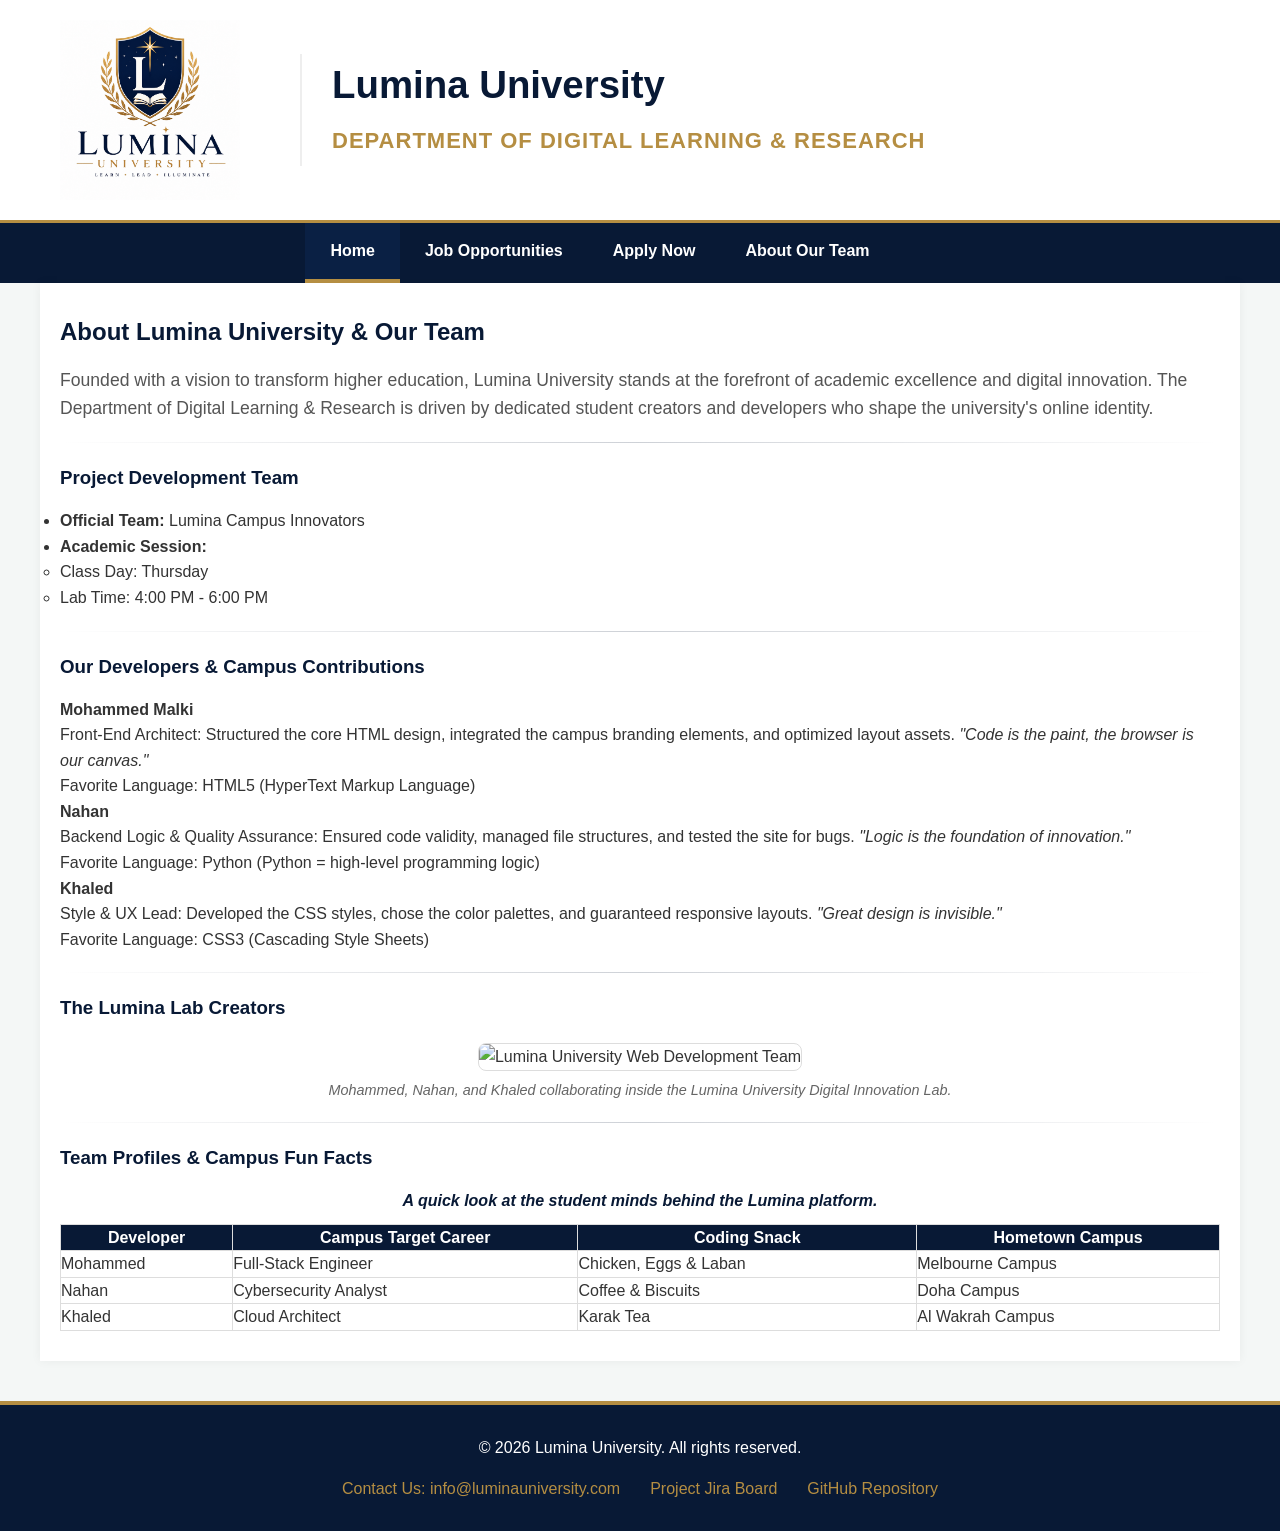
==== about.html @ c2bc5c0f "changes" ====
<!DOCTYPE html>
<html lang="en">
<head>
    <meta charset="UTF-8">
    <title>About Us | Lumina University</title>
    <link rel="stylesheet" href="styles/styles.css">
</head>
<body>

    <!-- Header Section -->
    <header id="main-header">
        <div class="header-container">
            <img src="images/logo.png"alt="Lumina University Logo" class="logo">
            <div class="title-group">
                <h1>Lumina University</h1>
                <h2>Department of Digital Learning & Research</h2>
            </div>
        </div>
    </header>

    <!-- Navigation Menu -->
     <nav aria-label="Main Navigation">
        <ul class="nav-menu">
            <li><a href="index.html" class="active" aria-current="page">Home</a></li>
            <li><a href="jobs.html">Job Opportunities</a></li>
            <li><a href="apply.html">Apply Now</a></li>
            <li><a href="about.html">About Our Team</a></li>
        </ul>
    </nav>

    <!-- Main Content -->
    <main class="content-section">
        <h2>About Lumina University & Our Team</h2>
        
        <p style="margin-bottom: 20px; font-size: 1.1rem; color: #555;">
            Founded with a vision to transform higher education, Lumina University stands at the forefront of academic excellence and digital innovation. The Department of Digital Learning & Research is driven by dedicated student creators and developers who shape the university's online identity.
        </p>

        <hr class="section-divider">

        <!-- Group Name and Class Info (Nested List Requirement) -->
        <section>
            <h3>Project Development Team</h3>
            <ul>
                <li><strong>Official Team:</strong> Lumina Campus Innovators</li>
                <li><strong>Academic Session:</strong>
                    <ul>
                        <li>Class Day: Thursday</li>
                        <li>Lab Time: 4:00 PM - 6:00 PM</li>
                    </ul>
                </li>
            </ul>
        </section>

        <hr class="section-divider">

        <!-- Member Contributions (Definition List Requirement) -->
        <section>
            <h3>Our Developers & Campus Contributions</h3>
            <dl>
                <dt><strong>Mohammed Malki</strong></dt>
                <dd>Front-End Architect: Structured the core HTML design, integrated the campus branding elements, and optimized layout assets. <em>"Code is the paint, the browser is our canvas."</em></dd>
                <dd>Favorite Language: HTML5 (HyperText Markup Language)</dd>
                
                <dt><strong>Nahan</strong></dt>
                <dd>Backend Logic & Quality Assurance: Ensured code validity, managed file structures, and tested the site for bugs. <em>"Logic is the foundation of innovation."</em></dd>
                <dd>Favorite Language: Python (Python = high-level programming logic)</dd>

                <dt><strong>Khaled</strong></dt>
                <dd>Style & UX Lead: Developed the CSS styles, chose the color palettes, and guaranteed responsive layouts. <em>"Great design is invisible."</em></dd>
                <dd>Favorite Language: CSS3 (Cascading Style Sheets)</dd>
            </dl>
        </section>

        <hr class="section-divider">

        <!-- Group Photo (Figure + Caption Requirement) -->
        <section>
            <h3>The Lumina Lab Creators</h3>
            <figure style="text-align: center; margin: 20px 0;">
                <!-- Remember to update the src below to your actual image file name! -->
                <img src="your-photo-file.jpg" alt="Lumina University Web Development Team" class="responsive-img" style="max-width: 100%; height: auto; border-radius: 8px;">
                <figcaption style="font-style: italic; color: #666; margin-top: 8px;">Mohammed, Nahan, and Khaled collaborating inside the Lumina University Digital Innovation Lab.</figcaption>
            </figure>
        </section>

        <hr class="section-divider">

        <!-- Fun Facts Table (Table + Caption Requirement) -->
        <section>
            <h3>Team Profiles & Campus Fun Facts</h3>
            <table border="1" cellpadding="10" style="width:100%; border-collapse: collapse; margin-top: 15px; border: 1px solid #ddd;">
                <caption style="font-style: italic; margin-bottom: 10px; color: #081935; font-weight: bold;">A quick look at the student minds behind the Lumina platform.</caption>
                <thead>
                    <tr style="background-color: #081935; color: white;">
                        <th>Developer</th>
                        <th>Campus Target Career</th>
                        <th>Coding Snack</th>
                        <th>Hometown Campus</th>
                    </tr>
                </thead>
                <tbody>
                    <tr>
                        <td>Mohammed</td>
                        <td>Full-Stack Engineer</td>
                        <td>Chicken, Eggs & Laban</td>
                        <td>Melbourne Campus</td>
                    </tr>
                    <tr>
                        <td>Nahan</td>
                        <td>Cybersecurity Analyst</td>
                        <td>Coffee & Biscuits</td>
                        <td>Doha Campus</td>
                    </tr>
                    <tr>
                        <td>Khaled</td>
                        <td>Cloud Architect</td>
                        <td>Karak Tea</td>
                        <td>Al Wakrah Campus</td>
                    </tr>
                </tbody>
            </table>
        </section>
    </main>

    <!-- Footer -->
   <footer>
        <div class="footer-content">
            <p>&copy; 2026 Lumina University. All rights reserved.</p>
            <ul class="footer-links">
                <li><a href="mailto:info@luminauniversity.com">Contact Us: info@luminauniversity.com</a></li>
                <li><a href="https://jira.com" target="_blank" rel="noopener noreferrer">Project Jira Board</a></li>
                <li><a href="https://github.com/106385897/Project-Part-1.git" target="_blank" rel="noopener noreferrer">GitHub Repository</a></li>
            </ul>
        </div>
    </footer>

</body>
</html>
---- styles/styles.css ----
/**Maliki/
/* ==========================================================================
   Base Styles & Reset 
   ========================================================================== */
* {
    box-sizing: border-box;
    margin: 0;
    padding: 0;
}

body {
    font-family: 'Segoe UI', Tahoma, Geneva, Verdana, sans-serif;
    line-height: 1.6;
    color: #333333;
    background-color: #f4f7f6;
}

h1, h2, h3, h4 {
    margin-bottom: 15px;
    color: #081935; /* Updated to Logo Navy */
}

/* ==========================================================================
   Header Styles 
   ========================================================================== */
#main-header {
    background-color: #ffffff; /* Changed to white to seamlessly blend with the logo */
    color: #081935;
    padding: 15px 0;
    border-bottom: 4px solid #b58e42; /* Logo Gold border for separation */
}

.header-container {
    display: flex;
    align-items: center;
    max-width: 1200px;
    margin: 0 auto;
    padding: 0 20px;
}

/* Updated logo class: removed border radius so the whole crest shows */
.logo {
    max-width: 220px; 
    height: auto;
    margin-right: 30px;
}

.title-group {
    border-left: 2px solid #eeeeee;
    padding-left: 30px;
}

.title-group h1 {
    color: #081935; /* Logo Navy */
    margin-bottom: 5px;
    font-size: 2.4rem;
}

.title-group h2 {
    color: #b58e42; /* Logo Gold */
    font-size: 1.2rem;
    font-weight: bold;
    margin-bottom: 0;
    text-transform: uppercase;
    letter-spacing: 1px;
}

/* ==========================================================================
   Navigation Menu 
   ========================================================================== */
nav {
    background-color: #081935; /* Logo Navy */
}

.nav-menu {
    list-style-type: none;
    display: flex;
    justify-content: center;
    max-width: 1200px;
    margin: 0 auto;
}

.nav-menu li a {
    display: block;
    color: #ffffff;
    text-decoration: none;
    padding: 15px 25px;
    font-weight: bold;
    transition: background-color 0.3s ease, color 0.3s ease;
}

.nav-menu li a:hover,
.nav-menu li a:focus {
    background-color: #b58e42; /* Logo Gold */
    color: #ffffff;
    outline: none; 
}

.nav-menu li a:focus-visible {
    outline: 3px solid #ffffff;
    outline-offset: -3px;
}

.nav-menu li a.active {
    background-color: #0a2044; /* Slightly lighter navy for active state */
    border-bottom: 4px solid #b58e42; /* Logo Gold */
}

/* ==========================================================================
   Main Content Layout
   ========================================================================== */
main {
    max-width: 1200px;
    margin: 0 auto;
    padding: 20px;
    background-color: #ffffff;
    box-shadow: 0 0 10px rgba(0,0,0,0.05);
}

.content-section {
    padding: 30px 20px;
}

.section-divider {
    border: 0;
    height: 1px;
    background-image: linear-gradient(to right, rgba(8, 25, 53, 0), rgba(8, 25, 53, 0.2), rgba(8, 25, 53, 0));
    margin: 20px 0;
}

/* Hero Section */
#hero-section {
    background-image: linear-gradient(135deg, rgba(8, 25, 53, 0.9) 0%, rgba(181, 142, 66, 0.8) 100%), 
                      url('https://placehold.co/1200x400/eeeeee/ccc?text=Digital+Network+Background');
    background-size: cover;
    background-position: center;
    color: #ffffff;
    padding: 80px 20px;
    text-align: center;
    border-radius: 8px;
    margin-bottom: 30px;
}

#hero-section h3 {
    color: #ffffff;
    font-size: 2.2rem;
    text-shadow: 2px 2px 4px rgba(0,0,0,0.5);
}

#hero-section p {
    font-size: 1.2rem;
    max-width: 800px;
    margin: 0 auto;
}

.main-image-container {
    margin-top: 30px;
    text-align: center;
}

.responsive-img {
    max-width: 100%;
    height: auto;
    border-radius: 8px;
    border: 1px solid #ddd;
}

figcaption {
    margin-top: 10px;
    font-size: 0.9rem;
    font-style: italic;
    color: #666;
}

/* ==========================================================================
   Grid Layouts & Components
   ========================================================================== */
.focus-grid {
    display: grid;
    grid-template-columns: repeat(auto-fit, minmax(300px, 1fr));
    gap: 20px;
    margin-top: 20px;
}

.focus-card {
    background-color: #f9f9f9;
    padding: 20px;
    border-radius: 8px;
    border-left: 5px solid #b58e42; /* Logo Gold */
    transition: transform 0.3s ease;
}

.focus-card:hover {
    transform: translateY(-5px);
    box-shadow: 0 4px 8px rgba(0,0,0,0.1);
}

/* Split Section */
.split-section {
    display: flex;
    flex-wrap: wrap;
    gap: 40px;
}

.benefits {
    flex: 1;
    min-width: 300px;
}

.benefits-list {
    list-style-type: square;
    padding-left: 20px;
    color: #081935;
}

.benefits-list li {
    margin-bottom: 10px;
}

.testimonial {
    flex: 1;
    min-width: 300px;
    background-color: #fcf9f2; /* Very light gold tint */
    padding: 25px;
    border-radius: 8px;
    position: relative;
    border: 1px solid #e8dec7;
}

blockquote {
    font-style: italic;
    font-size: 1.1rem;
    color: #333;
}

cite {
    display: block;
    margin-top: 15px;
    font-weight: bold;
    color: #081935; /* Logo Navy */
    font-style: normal;
}

/* ==========================================================================
   Footer Styles
   ========================================================================== */
footer {
    background-color: #081935; /* Logo Navy */
    color: #ffffff;
    padding: 30px 20px;
    text-align: center;
    margin-top: 40px;
    border-top: 4px solid #b58e42; /* Logo Gold */
}

.footer-links {
    list-style: none;
    margin-top: 15px;
    display: flex;
    justify-content: center;
    gap: 30px;
}

.footer-links a {
    color: #b58e42; /* Logo Gold */
    text-decoration: none;
}

.footer-links a:hover {
    text-decoration: underline;
    color: #ffffff;
}

/* ==========================================================================
   Responsive Layout
   ========================================================================== */
@media screen and (max-width: 768px) {
    .header-container {
        flex-direction: column;
        text-align: center;
    }
    .logo {
        margin-right: 0;
        margin-bottom: 15px;
        max-width: 180px;
    }
    .title-group {
        border-left: none;
        padding-left: 0;
    }
    .nav-menu {
        flex-direction: column;
    }
    .nav-menu li a {
        text-align: center;
        border-bottom: 1px solid #1a3461;
    }
    .footer-links {
        flex-direction: column;
        gap: 15px;
    }
}
/*Khaled

/* ==========================================================================
   Base Styles & Reset 
   ========================================================================== */
* {
    box-sizing: border-box;
    margin: 0;
    padding: 0;
}

body {
    font-family: 'Segoe UI', Tahoma, Geneva, Verdana, sans-serif;
    line-height: 1.6;
    color: #333333;
    background-color: #f4f7f6;
}

h1, h2, h3, h4 {
    margin-bottom: 15px;
    color: #081935; /* Updated to Logo Navy */
}

/* ==========================================================================
   Header Styles 
   ========================================================================== */
#main-header {
    background-color: #ffffff; /* Changed to white to seamlessly blend with the logo */
    color: #081935;
    padding: 15px 0;
    border-bottom: 4px solid #b58e42; /* Logo Gold border for separation */
}

.header-container {
    display: flex;
    align-items: center;
    max-width: 1200px;
    margin: 0 auto;
    padding: 0 20px;
}

/* Updated logo class: removed border radius so the whole crest shows */
.logo {
    max-width: 220px; 
    height: auto;
    margin-right: 30px;
}

.title-group {
    border-left: 2px solid #eeeeee;
    padding-left: 30px;
}

.title-group h1 {
    color: #081935; /* Logo Navy */
    margin-bottom: 5px;
    font-size: 2.4rem;
}

.title-group h2 {
    color: #b58e42; /* Logo Gold */
    font-size: 1.2rem;
    font-weight: bold;
    margin-bottom: 0;
    text-transform: uppercase;
    letter-spacing: 1px;
}

/* ==========================================================================
   Navigation Menu 
   ========================================================================== */
nav {
    background-color: #081935; /* Logo Navy */
}

.nav-menu {
    list-style-type: none;
    display: flex;
    justify-content: center;
    max-width: 1200px;
    margin: 0 auto;
}

.nav-menu li a {
    display: block;
    color: #ffffff;
    text-decoration: none;
    padding: 15px 25px;
    font-weight: bold;
    transition: background-color 0.3s ease, color 0.3s ease;
}

.nav-menu li a:hover,
.nav-menu li a:focus {
    background-color: #b58e42; /* Logo Gold */
    color: #ffffff;
    outline: none; 
}

.nav-menu li a:focus-visible {
    outline: 3px solid #ffffff;
    outline-offset: -3px;
}

.nav-menu li a.active {
    background-color: #0a2044; /* Slightly lighter navy for active state */
    border-bottom: 4px solid #b58e42; /* Logo Gold */
}

/* ==========================================================================
   Main Content Layout
   ========================================================================== */
main {
    max-width: 1200px;
    margin: 0 auto;
    padding: 20px;
    background-color: #ffffff;
    box-shadow: 0 0 10px rgba(0,0,0,0.05);
}

.content-section {
    padding: 30px 20px;
}

.section-divider {
    border: 0;
    height: 1px;
    background-image: linear-gradient(to right, rgba(8, 25, 53, 0), rgba(8, 25, 53, 0.2), rgba(8, 25, 53, 0));
    margin: 20px 0;
}

/* Hero Section */
#hero-section {
    background-image: linear-gradient(135deg, rgba(8, 25, 53, 0.9) 0%, rgba(181, 142, 66, 0.8) 100%), 
                      url('https://placehold.co/1200x400/eeeeee/ccc?text=Digital+Network+Background');
    background-size: cover;
    background-position: center;
    color: #ffffff;
    padding: 80px 20px;
    text-align: center;
    border-radius: 8px;
    margin-bottom: 30px;
}

#hero-section h3 {
    color: #ffffff;
    font-size: 2.2rem;
    text-shadow: 2px 2px 4px rgba(0,0,0,0.5);
}

#hero-section p {
    font-size: 1.2rem;
    max-width: 800px;
    margin: 0 auto;
}

.main-image-container {
    margin-top: 30px;
    text-align: center;
}

.responsive-img {
    max-width: 100%;
    height: auto;
    border-radius: 8px;
    border: 1px solid #ddd;
}

figcaption {
    margin-top: 10px;
    font-size: 0.9rem;
    font-style: italic;
    color: #666;
}

/* ==========================================================================
   Grid Layouts & Components
   ========================================================================== */
.focus-grid {
    display: grid;
    grid-template-columns: repeat(auto-fit, minmax(300px, 1fr));
    gap: 20px;
    margin-top: 20px;
}

.focus-card {
    background-color: #f9f9f9;
    padding: 20px;
    border-radius: 8px;
    border-left: 5px solid #b58e42; /* Logo Gold */
    transition: transform 0.3s ease;
}

.focus-card:hover {
    transform: translateY(-5px);
    box-shadow: 0 4px 8px rgba(0,0,0,0.1);
}

/* Split Section */
.split-section {
    display: flex;
    flex-wrap: wrap;
    gap: 40px;
}

.benefits {
    flex: 1;
    min-width: 300px;
}

.benefits-list {
    list-style-type: square;
    padding-left: 20px;
    color: #081935;
}

.benefits-list li {
    margin-bottom: 10px;
}

.testimonial {
    flex: 1;
    min-width: 300px;
    background-color: #fcf9f2; /* Very light gold tint */
    padding: 25px;
    border-radius: 8px;
    position: relative;
    border: 1px solid #e8dec7;
}

blockquote {
    font-style: italic;
    font-size: 1.1rem;
    color: #333;
}

cite {
    display: block;
    margin-top: 15px;
    font-weight: bold;
    color: #081935; /* Logo Navy */
    font-style: normal;
}

/* ==========================================================================
   Footer Styles
   ========================================================================== */
footer {
    background-color: #081935; /* Logo Navy */
    color: #ffffff;
    padding: 30px 20px;
    text-align: center;
    margin-top: 40px;
    border-top: 4px solid #b58e42; /* Logo Gold */
}

.footer-links {
    list-style: none;
    margin-top: 15px;
    display: flex;
    justify-content: center;
    gap: 30px;
}

.footer-links a {
    color: #b58e42; /* Logo Gold */
    text-decoration: none;
}

.footer-links a:hover {
    text-decoration: underline;
    color: #ffffff;
}

/* ==========================================================================
   Responsive Layout
   ========================================================================== */
@media screen and (max-width: 768px) {
    .header-container {
        flex-direction: column;
        text-align: center;
    }
    .logo {
        margin-right: 0;
        margin-bottom: 15px;
        max-width: 180px;
    }
    .title-group {
        border-left: none;
        padding-left: 0;
    }
    .nav-menu {
        flex-direction: column;
    }
    .nav-menu li a {
        text-align: center;
        border-bottom: 1px solid #1a3461;
    }
    .footer-links {
        flex-direction: column;
        gap: 15px;
    }
}

/* ==========================
   Apply Page
========================== */
/*nahan*/
.logo {
    width: 180px;
    height: auto;
}

#main-header {
    background: white;
    padding: 20px 40px;
    border-bottom: 3px solid #b58e42;
}

.header-container {
    display: flex;
    align-items: center;
}

.title-group {
    margin-left: 30px;
}

.title-group h1 {
    color: #081935;
    margin-bottom: 8px;
}

.title-group h2 {
    color: #b58e42;
    font-size: 22px;
    margin-bottom: 8px;
}

.title-group p {
    color: #666;
    font-style: italic;
}
nav {
    background: #081935;
}

.nav-menu {
    display: flex;
    justify-content: center;
    list-style: none;
    margin: 0;
    padding: 0;
}

.nav-menu li {
    margin: 0;
}

.nav-menu a {
    display: block;
    color: white;
    text-decoration: none;
    padding: 15px 25px;
}

.nav-menu a:hover,
.nav-menu a.active {
    background: #b58e42;
}

.application-form{
    width:80%;
    max-width:900px;
    margin:40px auto;
    padding:30px;
    background:#fff;
    border:1px solid #ccc;
    border-radius:8px;
}

.application-form h2{
    text-align:center;
    color:#081935;
    margin-bottom:30px;
}

.form-grid{
    display:grid;
    grid-template-columns:1fr 1fr;
    gap:20px;
}

.full-width{
    grid-column:1 / 3;
}

.application-form label{
    display:block;
    margin-bottom:8px;
    font-weight:bold;
    color:#081935;
}

.application-form input,
.application-form select,
.application-form textarea{
    width:100%;
    padding:10px;
    border:1px solid #ccc;
    border-radius:5px;
    box-sizing:border-box;
}

.application-form input:focus,
.application-form select:focus,
.application-form textarea:focus{
    outline:none;
    border:2px solid #b58e42;
}

.application-form textarea{
    height:120px;
    resize:vertical;
}

.application-form fieldset{
    border:1px solid #b58e42;
    padding:15px;
    border-radius:5px;
}

.application-form legend{
    color:#081935;
    font-weight:bold;
}

.application-form fieldset label{
    display:inline-block;
    margin-right:20px;
    font-weight:normal;
}

.form-buttons{
    display:flex;
    justify-content:center;
    gap:20px;
    margin-top:30px;
}

.form-buttons input{
    padding:12px 30px;
    border:none;
    border-radius:5px;
    cursor:pointer;
    font-size:16px;
}

.form-buttons input[type="submit"]{
    background:#081935;
    color:white;
}

.form-buttons input[type="submit"]:hover{
    background:#b58e42;
}

.form-buttons input[type="reset"]{
    background:#cccccc;
}

.form-buttons input[type="reset"]:hover{
    background:#aaaaaa;
}

@media screen and (max-width:768px){

.form-grid{
    grid-template-columns:1fr;
}

.full-width{
    grid-column:1;
}

.form-buttons{
    flex-direction:column;
}

.form-buttons input{
    width:100%;
}
}



/* ===========================
   JOBS PAGE
=========================== */

.job-card{

margin-bottom:35px;

padding:25px;

background:white;

border:1px solid #cccccc;

border-left:6px solid #b58e42;

border-radius:8px;

}

.job-card h2{

color:#081935;

margin-bottom:10px;

}

.job-card h3{

color:#b58e42;

margin-top:20px;

}

.job-card p{

margin-bottom:12px;

line-height:1.6;

}

.job-card ul,
.job-card ol{

margin-left:25px;

margin-bottom:15px;

}

aside{

width:25%;

float:right;

padding:20px;

margin-left:20px;

margin-bottom:20px;

border:2px solid #b58e42;

border-radius:8px;

background:#f8f8f8;

}

aside h3{

color:#081935;

margin-bottom:15px;

}

aside ul{

margin-left:20px;

}

@media screen and (max-width:768px){

aside{

float:none;

width:100%;

margin:20px 0;

}

}
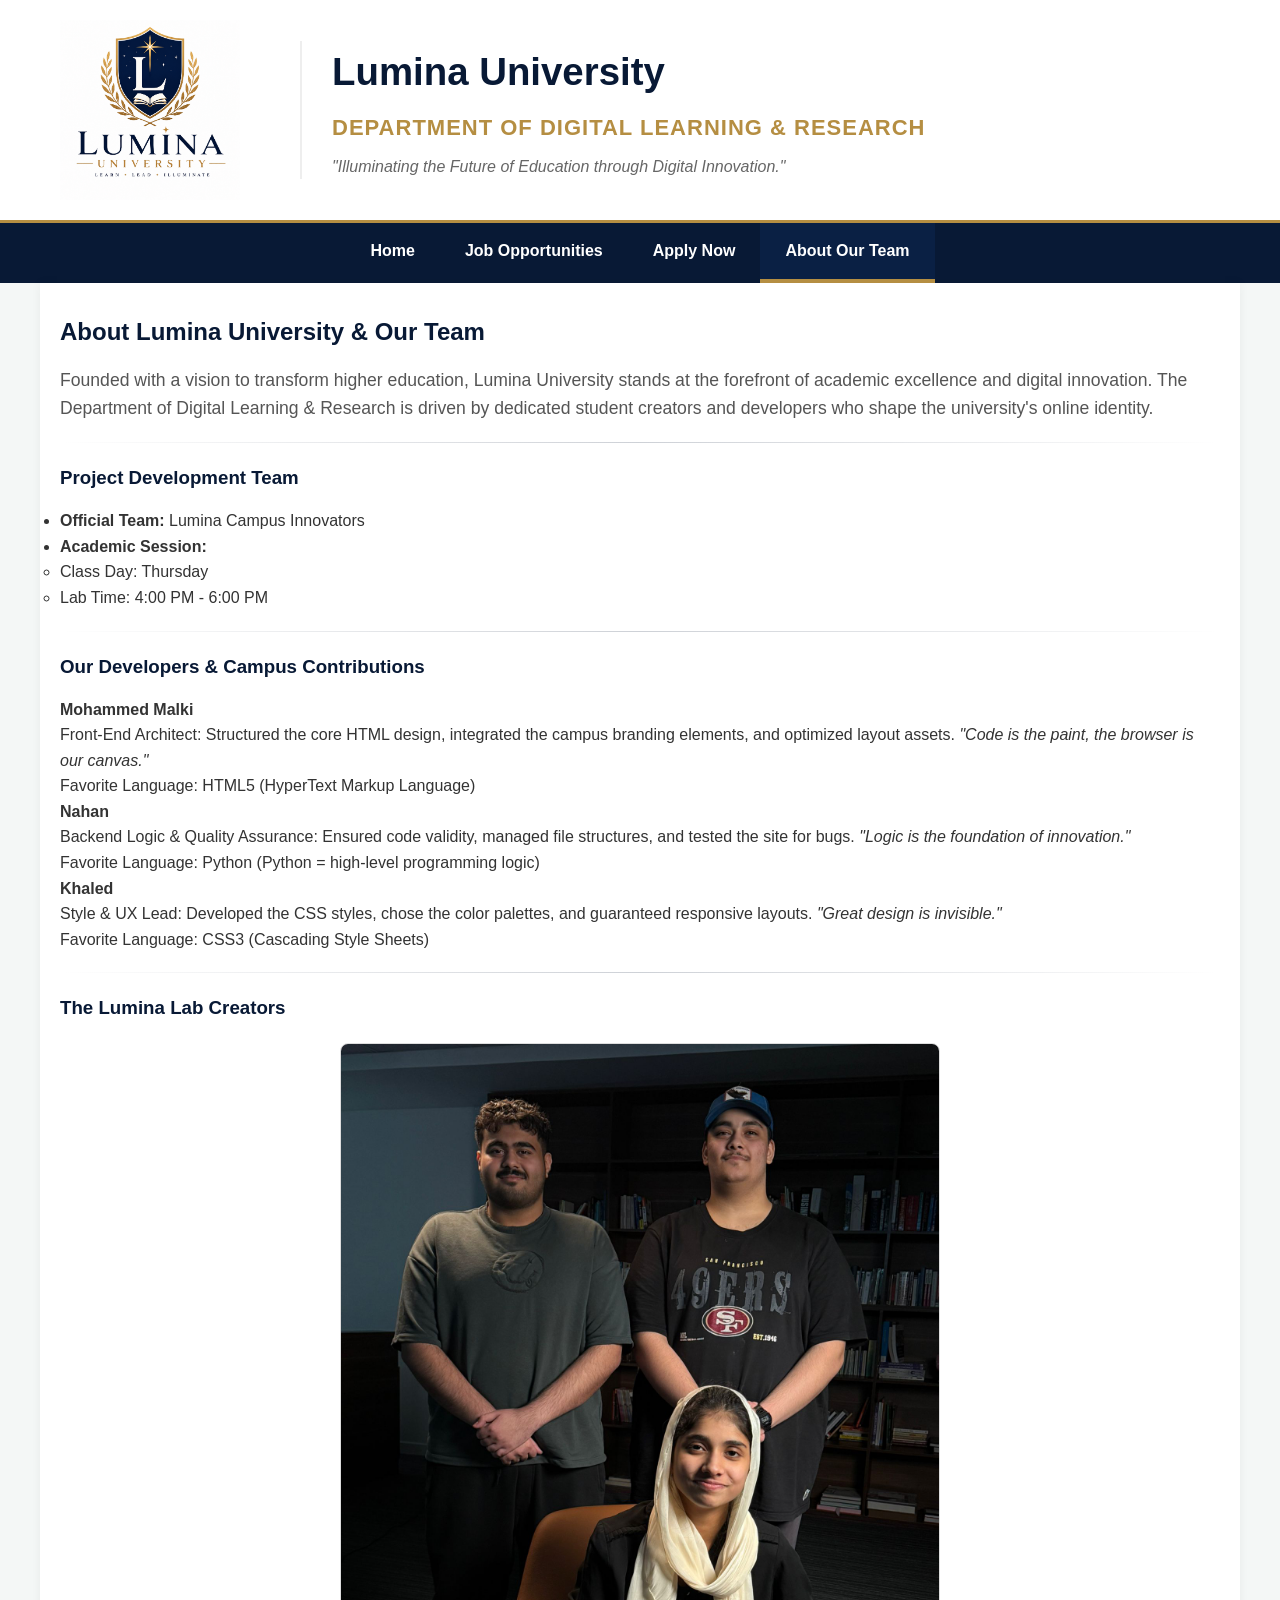
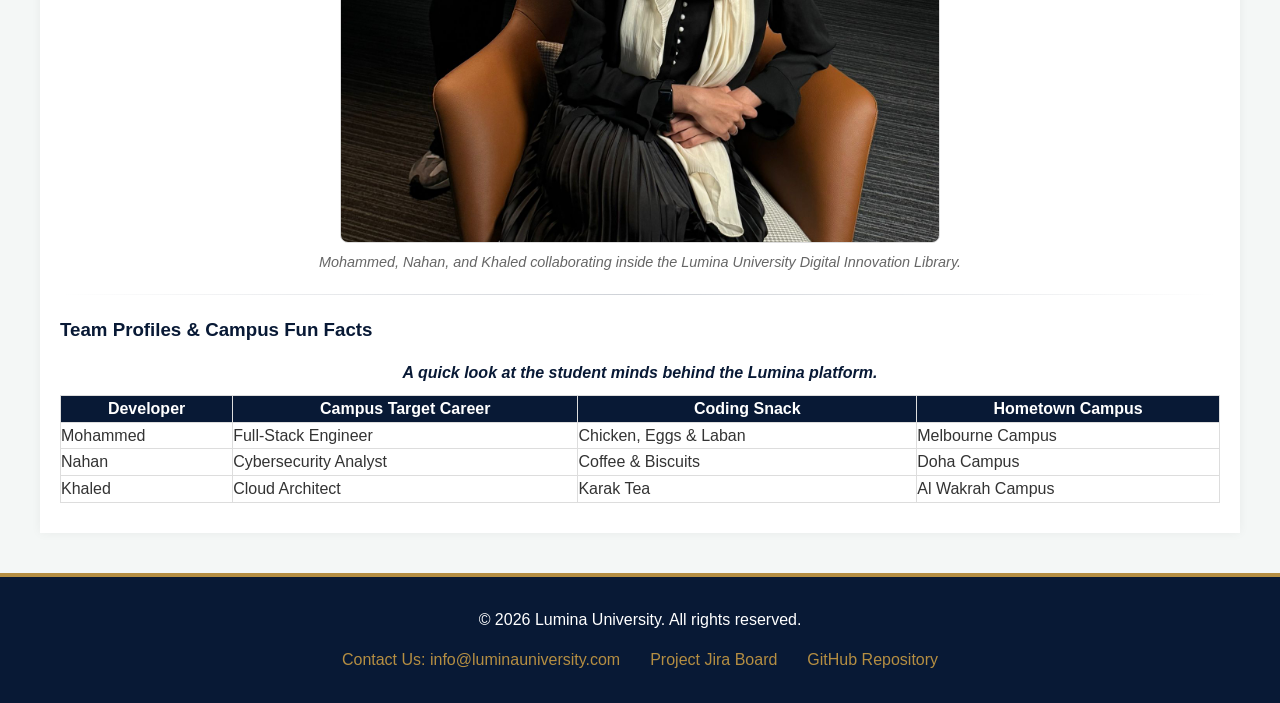
==== commit 2bc55dcb: "ADDED files" ====
--- a/about.html
+++ b/about.html
@@ -7,28 +7,27 @@
 </head>
 <body>
 
-    <!-- Header Section -->
+
     <header id="main-header">
         <div class="header-container">
             <img src="images/logo.png"alt="Lumina University Logo" class="logo">
             <div class="title-group">
                 <h1>Lumina University</h1>
                 <h2>Department of Digital Learning & Research</h2>
+                <p><em>"Illuminating the Future of Education through Digital Innovation."</em></p>
             </div>
         </div>
     </header>
 
-    <!-- Navigation Menu -->
      <nav aria-label="Main Navigation">
         <ul class="nav-menu">
-            <li><a href="index.html" class="active" aria-current="page">Home</a></li>
+            <li><a href="index.html">Home</a></li>
             <li><a href="jobs.html">Job Opportunities</a></li>
             <li><a href="apply.html">Apply Now</a></li>
-            <li><a href="about.html">About Our Team</a></li>
+            <li><a href="about.html" class="active">About Our Team</a></li>
         </ul>
     </nav>
 
-    <!-- Main Content -->
     <main class="content-section">
         <h2>About Lumina University & Our Team</h2>
         
@@ -38,7 +37,6 @@
 
         <hr class="section-divider">
 
-        <!-- Group Name and Class Info (Nested List Requirement) -->
         <section>
             <h3>Project Development Team</h3>
             <ul>
@@ -54,7 +52,7 @@
 
         <hr class="section-divider">
 
-        <!-- Member Contributions (Definition List Requirement) -->
+        
         <section>
             <h3>Our Developers & Campus Contributions</h3>
             <dl>
@@ -74,19 +72,16 @@
 
         <hr class="section-divider">
 
-        <!-- Group Photo (Figure + Caption Requirement) -->
         <section>
             <h3>The Lumina Lab Creators</h3>
             <figure style="text-align: center; margin: 20px 0;">
-                <!-- Remember to update the src below to your actual image file name! -->
-                <img src="your-photo-file.jpg" alt="Lumina University Web Development Team" class="responsive-img" style="max-width: 100%; height: auto; border-radius: 8px;">
-                <figcaption style="font-style: italic; color: #666; margin-top: 8px;">Mohammed, Nahan, and Khaled collaborating inside the Lumina University Digital Innovation Lab.</figcaption>
+                <img src="images/team.jpeg" alt="Lumina University Web Development Team" class="responsive-img" style="width: 100%; max-width: 600px; height: auto; border-radius: 8px; display: block; margin: 0 auto;">
+                <figcaption style="font-style: italic; color: #666; margin-top: 8px;">Mohammed, Nahan, and Khaled collaborating inside the Lumina University Digital Innovation Library.</figcaption>
             </figure>
         </section>
 
         <hr class="section-divider">
 
-        <!-- Fun Facts Table (Table + Caption Requirement) -->
         <section>
             <h3>Team Profiles & Campus Fun Facts</h3>
             <table border="1" cellpadding="10" style="width:100%; border-collapse: collapse; margin-top: 15px; border: 1px solid #ddd;">
@@ -123,7 +118,6 @@
         </section>
     </main>
 
-    <!-- Footer -->
    <footer>
         <div class="footer-content">
             <p>&copy; 2026 Lumina University. All rights reserved.</p>
--- a/styles/styles.css
+++ b/styles/styles.css
@@ -1,4 +1,292 @@
 /**Maliki/
+
+   Base Styles & Reset 
+   ========================================================================== */
+* {
+    box-sizing: border-box;
+    margin: 0;
+    padding: 0;
+}
+
+body {
+    font-family: 'Segoe UI', Tahoma, Geneva, Verdana, sans-serif;
+    line-height: 1.6;
+    color: #333333;
+    background-color: #f4f7f6;
+}
+
+h1, h2, h3, h4 {
+    margin-bottom: 15px;
+    color: #081935; 
+}
+
+#main-header {
+    background-color: #ffffff; 
+    color: #081935;
+    padding: 15px 0;
+    border-bottom: 4px solid #b58e42; 
+}
+
+.header-container {
+    display: flex;
+    align-items: center;
+    max-width: 1200px;
+    margin: 0 auto;
+    padding: 0 20px;
+}
+
+.logo {
+    max-width: 220px; 
+    height: auto;
+    margin-right: 30px;
+}
+
+.title-group {
+    border-left: 2px solid #eeeeee;
+    padding-left: 30px;
+}
+
+.title-group h1 {
+    color: #081935; 
+    margin-bottom: 5px;
+    font-size: 2.4rem;
+}
+
+.title-group h2 {
+    color: #b58e42; 
+    font-size: 1.2rem;
+    font-weight: bold;
+    margin-bottom: 0;
+    text-transform: uppercase;
+    letter-spacing: 1px;
+}
+
+
+nav {
+    background-color: #081935; 
+}
+
+.nav-menu {
+    list-style-type: none;
+    display: flex;
+    justify-content: center;
+    max-width: 1200px;
+    margin: 0 auto;
+}
+
+.nav-menu li a {
+    display: block;
+    color: #ffffff;
+    text-decoration: none;
+    padding: 15px 25px;
+    font-weight: bold;
+    transition: background-color 0.3s ease, color 0.3s ease;
+}
+
+.nav-menu li a:hover,
+.nav-menu li a:focus {
+    background-color: #b58e42; 
+    color: #ffffff;
+    outline: none; 
+}
+
+.nav-menu li a:focus-visible {
+    outline: 3px solid #ffffff;
+    outline-offset: -3px;
+}
+
+.nav-menu li a.active {
+    background-color: #0a2044; 
+    border-bottom: 4px solid #b58e42; 
+}
+
+
+main {
+    max-width: 1200px;
+    margin: 0 auto;
+    padding: 20px;
+    background-color: #ffffff;
+    box-shadow: 0 0 10px rgba(0,0,0,0.05);
+}
+
+.content-section {
+    padding: 30px 20px;
+}
+
+.section-divider {
+    border: 0;
+    height: 1px;
+    background-image: linear-gradient(to right, rgba(8, 25, 53, 0), rgba(8, 25, 53, 0.2), rgba(8, 25, 53, 0));
+    margin: 20px 0;
+}
+
+
+#hero-section {
+    background-image: linear-gradient(135deg, rgba(8, 25, 53, 0.9) 0%, rgba(181, 142, 66, 0.8) 100%), 
+                      url('https://placehold.co/1200x400/eeeeee/ccc?text=Digital+Network+Background');
+    background-size: cover;
+    background-position: center;
+    color: #ffffff;
+    padding: 80px 20px;
+    text-align: center;
+    border-radius: 8px;
+    margin-bottom: 30px;
+}
+
+#hero-section h3 {
+    color: #ffffff;
+    font-size: 2.2rem;
+    text-shadow: 2px 2px 4px rgba(0,0,0,0.5);
+}
+
+#hero-section p {
+    font-size: 1.2rem;
+    max-width: 800px;
+    margin: 0 auto;
+}
+
+.main-image-container {
+    margin-top: 30px;
+    text-align: center;
+}
+
+.responsive-img {
+    max-width: 100%;
+    height: auto;
+    border-radius: 8px;
+    border: 1px solid #ddd;
+}
+
+figcaption {
+    margin-top: 10px;
+    font-size: 0.9rem;
+    font-style: italic;
+    color: #666;
+}
+
+
+.focus-grid {
+    display: grid;
+    grid-template-columns: repeat(auto-fit, minmax(300px, 1fr));
+    gap: 20px;
+    margin-top: 20px;
+}
+
+.focus-card {
+    background-color: #f9f9f9;
+    padding: 20px;
+    border-radius: 8px;
+    border-left: 5px solid #b58e42;
+    transition: transform 0.3s ease;
+}
+
+.focus-card:hover {
+    transform: translateY(-5px);
+    box-shadow: 0 4px 8px rgba(0,0,0,0.1);
+}
+
+
+.split-section {
+    display: flex;
+    flex-wrap: wrap;
+    gap: 40px;
+}
+
+.benefits {
+    flex: 1;
+    min-width: 300px;
+}
+
+.benefits-list {
+    list-style-type: square;
+    padding-left: 20px;
+    color: #081935;
+}
+
+.benefits-list li {
+    margin-bottom: 10px;
+}
+
+.testimonial {
+    flex: 1;
+    min-width: 300px;
+    background-color: #fcf9f2; 
+    padding: 25px;
+    border-radius: 8px;
+    position: relative;
+    border: 1px solid #e8dec7;
+}
+
+blockquote {
+    font-style: italic;
+    font-size: 1.1rem;
+    color: #333;
+}
+
+cite {
+    display: block;
+    margin-top: 15px;
+    font-weight: bold;
+    color: #081935; 
+    font-style: normal;
+}
+
+
+footer {
+    background-color: #081935; 
+    color: #ffffff;
+    padding: 30px 20px;
+    text-align: center;
+    margin-top: 40px;
+    border-top: 4px solid #b58e42; 
+}
+
+.footer-links {
+    list-style: none;
+    margin-top: 15px;
+    display: flex;
+    justify-content: center;
+    gap: 30px;
+}
+
+.footer-links a {
+    color: #b58e42; 
+    text-decoration: none;
+}
+
+.footer-links a:hover {
+    text-decoration: underline;
+    color: #ffffff;
+}
+
+@media screen and (max-width: 768px) {
+    .header-container {
+        flex-direction: column;
+        text-align: center;
+    }
+    .logo {
+        margin-right: 0;
+        margin-bottom: 15px;
+        max-width: 180px;
+    }
+    .title-group {
+        border-left: none;
+        padding-left: 0;
+    }
+    .nav-menu {
+        flex-direction: column;
+    }
+    .nav-menu li a {
+        text-align: center;
+        border-bottom: 1px solid #1a3461;
+    }
+    .footer-links {
+        flex-direction: column;
+        gap: 15px;
+    }
+}
+/*Khaled
+
 /* ==========================================================================
    Base Styles & Reset 
    ========================================================================== */
@@ -17,17 +305,15 @@
 
 h1, h2, h3, h4 {
     margin-bottom: 15px;
-    color: #081935; /* Updated to Logo Navy */
-}
-
-/* ==========================================================================
-   Header Styles 
-   ========================================================================== */
+    color: #081935; 
+}
+
+
 #main-header {
-    background-color: #ffffff; /* Changed to white to seamlessly blend with the logo */
+    background-color: #ffffff; 
     color: #081935;
     padding: 15px 0;
-    border-bottom: 4px solid #b58e42; /* Logo Gold border for separation */
+    border-bottom: 4px solid #b58e42; 
 }
 
 .header-container {
@@ -38,7 +324,6 @@
     padding: 0 20px;
 }
 
-/* Updated logo class: removed border radius so the whole crest shows */
 .logo {
     max-width: 220px; 
     height: auto;
@@ -51,13 +336,13 @@
 }
 
 .title-group h1 {
-    color: #081935; /* Logo Navy */
+    color: #081935; 
     margin-bottom: 5px;
     font-size: 2.4rem;
 }
 
 .title-group h2 {
-    color: #b58e42; /* Logo Gold */
+    color: #b58e42; 
     font-size: 1.2rem;
     font-weight: bold;
     margin-bottom: 0;
@@ -65,11 +350,9 @@
     letter-spacing: 1px;
 }
 
-/* ==========================================================================
-   Navigation Menu 
-   ========================================================================== */
+
 nav {
-    background-color: #081935; /* Logo Navy */
+    background-color: #081935; 
 }
 
 .nav-menu {
@@ -91,7 +374,7 @@
 
 .nav-menu li a:hover,
 .nav-menu li a:focus {
-    background-color: #b58e42; /* Logo Gold */
+    background-color: #b58e42; 
     color: #ffffff;
     outline: none; 
 }
@@ -102,13 +385,11 @@
 }
 
 .nav-menu li a.active {
-    background-color: #0a2044; /* Slightly lighter navy for active state */
-    border-bottom: 4px solid #b58e42; /* Logo Gold */
-}
-
-/* ==========================================================================
-   Main Content Layout
-   ========================================================================== */
+    background-color: #0a2044; 
+    border-bottom: 4px solid #b58e42; 
+}
+
+
 main {
     max-width: 1200px;
     margin: 0 auto;
@@ -128,7 +409,6 @@
     margin: 20px 0;
 }
 
-/* Hero Section */
 #hero-section {
     background-image: linear-gradient(135deg, rgba(8, 25, 53, 0.9) 0%, rgba(181, 142, 66, 0.8) 100%), 
                       url('https://placehold.co/1200x400/eeeeee/ccc?text=Digital+Network+Background');
@@ -172,9 +452,7 @@
     color: #666;
 }
 
-/* ==========================================================================
-   Grid Layouts & Components
-   ========================================================================== */
+
 .focus-grid {
     display: grid;
     grid-template-columns: repeat(auto-fit, minmax(300px, 1fr));
@@ -186,7 +464,7 @@
     background-color: #f9f9f9;
     padding: 20px;
     border-radius: 8px;
-    border-left: 5px solid #b58e42; /* Logo Gold */
+    border-left: 5px solid #b58e42; 
     transition: transform 0.3s ease;
 }
 
@@ -195,7 +473,7 @@
     box-shadow: 0 4px 8px rgba(0,0,0,0.1);
 }
 
-/* Split Section */
+
 .split-section {
     display: flex;
     flex-wrap: wrap;
@@ -220,7 +498,7 @@
 .testimonial {
     flex: 1;
     min-width: 300px;
-    background-color: #fcf9f2; /* Very light gold tint */
+    background-color: #fcf9f2;
     padding: 25px;
     border-radius: 8px;
     position: relative;
@@ -237,20 +515,18 @@
     display: block;
     margin-top: 15px;
     font-weight: bold;
-    color: #081935; /* Logo Navy */
+    color: #081935; 
     font-style: normal;
 }
 
-/* ==========================================================================
-   Footer Styles
-   ========================================================================== */
+
 footer {
-    background-color: #081935; /* Logo Navy */
+    background-color: #081935; 
     color: #ffffff;
     padding: 30px 20px;
     text-align: center;
     margin-top: 40px;
-    border-top: 4px solid #b58e42; /* Logo Gold */
+    border-top: 4px solid #b58e42; 
 }
 
 .footer-links {
@@ -262,7 +538,7 @@
 }
 
 .footer-links a {
-    color: #b58e42; /* Logo Gold */
+    color: #b58e42; 
     text-decoration: none;
 }
 
@@ -271,312 +547,7 @@
     color: #ffffff;
 }
 
-/* ==========================================================================
-   Responsive Layout
-   ========================================================================== */
-@media screen and (max-width: 768px) {
-    .header-container {
-        flex-direction: column;
-        text-align: center;
-    }
-    .logo {
-        margin-right: 0;
-        margin-bottom: 15px;
-        max-width: 180px;
-    }
-    .title-group {
-        border-left: none;
-        padding-left: 0;
-    }
-    .nav-menu {
-        flex-direction: column;
-    }
-    .nav-menu li a {
-        text-align: center;
-        border-bottom: 1px solid #1a3461;
-    }
-    .footer-links {
-        flex-direction: column;
-        gap: 15px;
-    }
-}
-/*Khaled
-
-/* ==========================================================================
-   Base Styles & Reset 
-   ========================================================================== */
-* {
-    box-sizing: border-box;
-    margin: 0;
-    padding: 0;
-}
-
-body {
-    font-family: 'Segoe UI', Tahoma, Geneva, Verdana, sans-serif;
-    line-height: 1.6;
-    color: #333333;
-    background-color: #f4f7f6;
-}
-
-h1, h2, h3, h4 {
-    margin-bottom: 15px;
-    color: #081935; /* Updated to Logo Navy */
-}
-
-/* ==========================================================================
-   Header Styles 
-   ========================================================================== */
-#main-header {
-    background-color: #ffffff; /* Changed to white to seamlessly blend with the logo */
-    color: #081935;
-    padding: 15px 0;
-    border-bottom: 4px solid #b58e42; /* Logo Gold border for separation */
-}
-
-.header-container {
-    display: flex;
-    align-items: center;
-    max-width: 1200px;
-    margin: 0 auto;
-    padding: 0 20px;
-}
-
-/* Updated logo class: removed border radius so the whole crest shows */
-.logo {
-    max-width: 220px; 
-    height: auto;
-    margin-right: 30px;
-}
-
-.title-group {
-    border-left: 2px solid #eeeeee;
-    padding-left: 30px;
-}
-
-.title-group h1 {
-    color: #081935; /* Logo Navy */
-    margin-bottom: 5px;
-    font-size: 2.4rem;
-}
-
-.title-group h2 {
-    color: #b58e42; /* Logo Gold */
-    font-size: 1.2rem;
-    font-weight: bold;
-    margin-bottom: 0;
-    text-transform: uppercase;
-    letter-spacing: 1px;
-}
-
-/* ==========================================================================
-   Navigation Menu 
-   ========================================================================== */
-nav {
-    background-color: #081935; /* Logo Navy */
-}
-
-.nav-menu {
-    list-style-type: none;
-    display: flex;
-    justify-content: center;
-    max-width: 1200px;
-    margin: 0 auto;
-}
-
-.nav-menu li a {
-    display: block;
-    color: #ffffff;
-    text-decoration: none;
-    padding: 15px 25px;
-    font-weight: bold;
-    transition: background-color 0.3s ease, color 0.3s ease;
-}
-
-.nav-menu li a:hover,
-.nav-menu li a:focus {
-    background-color: #b58e42; /* Logo Gold */
-    color: #ffffff;
-    outline: none; 
-}
-
-.nav-menu li a:focus-visible {
-    outline: 3px solid #ffffff;
-    outline-offset: -3px;
-}
-
-.nav-menu li a.active {
-    background-color: #0a2044; /* Slightly lighter navy for active state */
-    border-bottom: 4px solid #b58e42; /* Logo Gold */
-}
-
-/* ==========================================================================
-   Main Content Layout
-   ========================================================================== */
-main {
-    max-width: 1200px;
-    margin: 0 auto;
-    padding: 20px;
-    background-color: #ffffff;
-    box-shadow: 0 0 10px rgba(0,0,0,0.05);
-}
-
-.content-section {
-    padding: 30px 20px;
-}
-
-.section-divider {
-    border: 0;
-    height: 1px;
-    background-image: linear-gradient(to right, rgba(8, 25, 53, 0), rgba(8, 25, 53, 0.2), rgba(8, 25, 53, 0));
-    margin: 20px 0;
-}
-
-/* Hero Section */
-#hero-section {
-    background-image: linear-gradient(135deg, rgba(8, 25, 53, 0.9) 0%, rgba(181, 142, 66, 0.8) 100%), 
-                      url('https://placehold.co/1200x400/eeeeee/ccc?text=Digital+Network+Background');
-    background-size: cover;
-    background-position: center;
-    color: #ffffff;
-    padding: 80px 20px;
-    text-align: center;
-    border-radius: 8px;
-    margin-bottom: 30px;
-}
-
-#hero-section h3 {
-    color: #ffffff;
-    font-size: 2.2rem;
-    text-shadow: 2px 2px 4px rgba(0,0,0,0.5);
-}
-
-#hero-section p {
-    font-size: 1.2rem;
-    max-width: 800px;
-    margin: 0 auto;
-}
-
-.main-image-container {
-    margin-top: 30px;
-    text-align: center;
-}
-
-.responsive-img {
-    max-width: 100%;
-    height: auto;
-    border-radius: 8px;
-    border: 1px solid #ddd;
-}
-
-figcaption {
-    margin-top: 10px;
-    font-size: 0.9rem;
-    font-style: italic;
-    color: #666;
-}
-
-/* ==========================================================================
-   Grid Layouts & Components
-   ========================================================================== */
-.focus-grid {
-    display: grid;
-    grid-template-columns: repeat(auto-fit, minmax(300px, 1fr));
-    gap: 20px;
-    margin-top: 20px;
-}
-
-.focus-card {
-    background-color: #f9f9f9;
-    padding: 20px;
-    border-radius: 8px;
-    border-left: 5px solid #b58e42; /* Logo Gold */
-    transition: transform 0.3s ease;
-}
-
-.focus-card:hover {
-    transform: translateY(-5px);
-    box-shadow: 0 4px 8px rgba(0,0,0,0.1);
-}
-
-/* Split Section */
-.split-section {
-    display: flex;
-    flex-wrap: wrap;
-    gap: 40px;
-}
-
-.benefits {
-    flex: 1;
-    min-width: 300px;
-}
-
-.benefits-list {
-    list-style-type: square;
-    padding-left: 20px;
-    color: #081935;
-}
-
-.benefits-list li {
-    margin-bottom: 10px;
-}
-
-.testimonial {
-    flex: 1;
-    min-width: 300px;
-    background-color: #fcf9f2; /* Very light gold tint */
-    padding: 25px;
-    border-radius: 8px;
-    position: relative;
-    border: 1px solid #e8dec7;
-}
-
-blockquote {
-    font-style: italic;
-    font-size: 1.1rem;
-    color: #333;
-}
-
-cite {
-    display: block;
-    margin-top: 15px;
-    font-weight: bold;
-    color: #081935; /* Logo Navy */
-    font-style: normal;
-}
-
-/* ==========================================================================
-   Footer Styles
-   ========================================================================== */
-footer {
-    background-color: #081935; /* Logo Navy */
-    color: #ffffff;
-    padding: 30px 20px;
-    text-align: center;
-    margin-top: 40px;
-    border-top: 4px solid #b58e42; /* Logo Gold */
-}
-
-.footer-links {
-    list-style: none;
-    margin-top: 15px;
-    display: flex;
-    justify-content: center;
-    gap: 30px;
-}
-
-.footer-links a {
-    color: #b58e42; /* Logo Gold */
-    text-decoration: none;
-}
-
-.footer-links a:hover {
-    text-decoration: underline;
-    color: #ffffff;
-}
-
-/* ==========================================================================
-   Responsive Layout
-   ========================================================================== */
+
 @media screen and (max-width: 768px) {
     .header-container {
         flex-direction: column;
@@ -651,8 +622,9 @@
     display: flex;
     justify-content: center;
     list-style: none;
-    margin: 0;
+    margin: 0 auto;
     padding: 0;
+    max-width: 1200px;
 }
 
 .nav-menu li {
@@ -796,9 +768,6 @@
 
 
 
-/* ===========================
-   JOBS PAGE
-=========================== */
 
 .job-card{
 
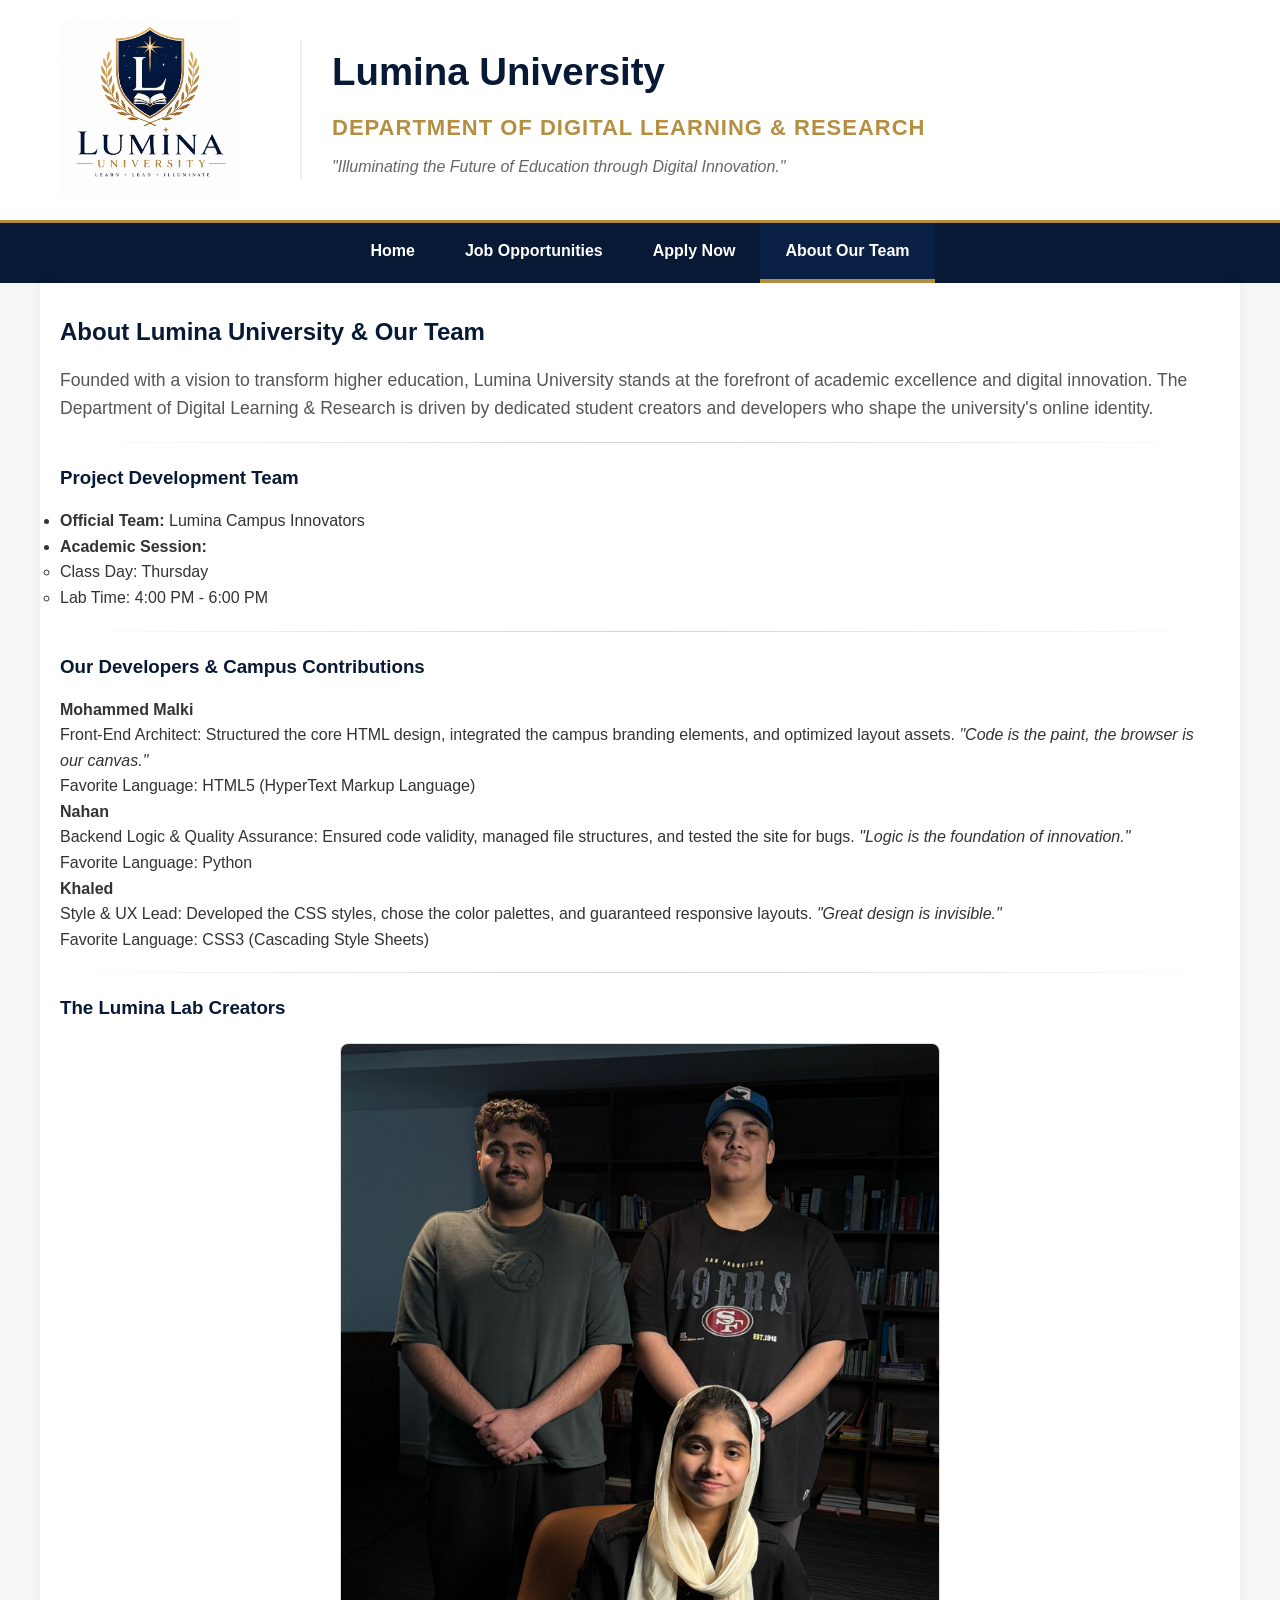
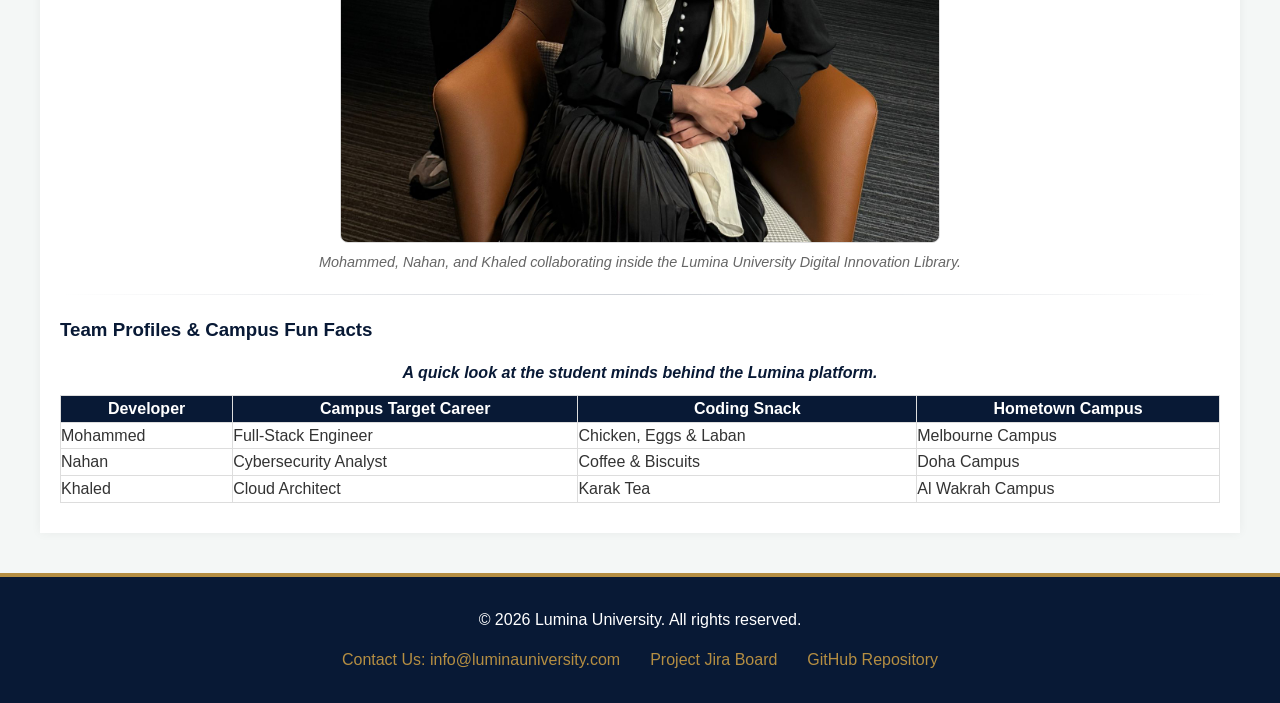
==== commit 2c8e24bd: "ADDED files" ====
--- a/about.html
+++ b/about.html
@@ -62,7 +62,7 @@
                 
                 <dt><strong>Nahan</strong></dt>
                 <dd>Backend Logic & Quality Assurance: Ensured code validity, managed file structures, and tested the site for bugs. <em>"Logic is the foundation of innovation."</em></dd>
-                <dd>Favorite Language: Python (Python = high-level programming logic)</dd>
+                <dd>Favorite Language: Python</dd>
 
                 <dt><strong>Khaled</strong></dt>
                 <dd>Style & UX Lead: Developed the CSS styles, chose the color palettes, and guaranteed responsive layouts. <em>"Great design is invisible."</em></dd>
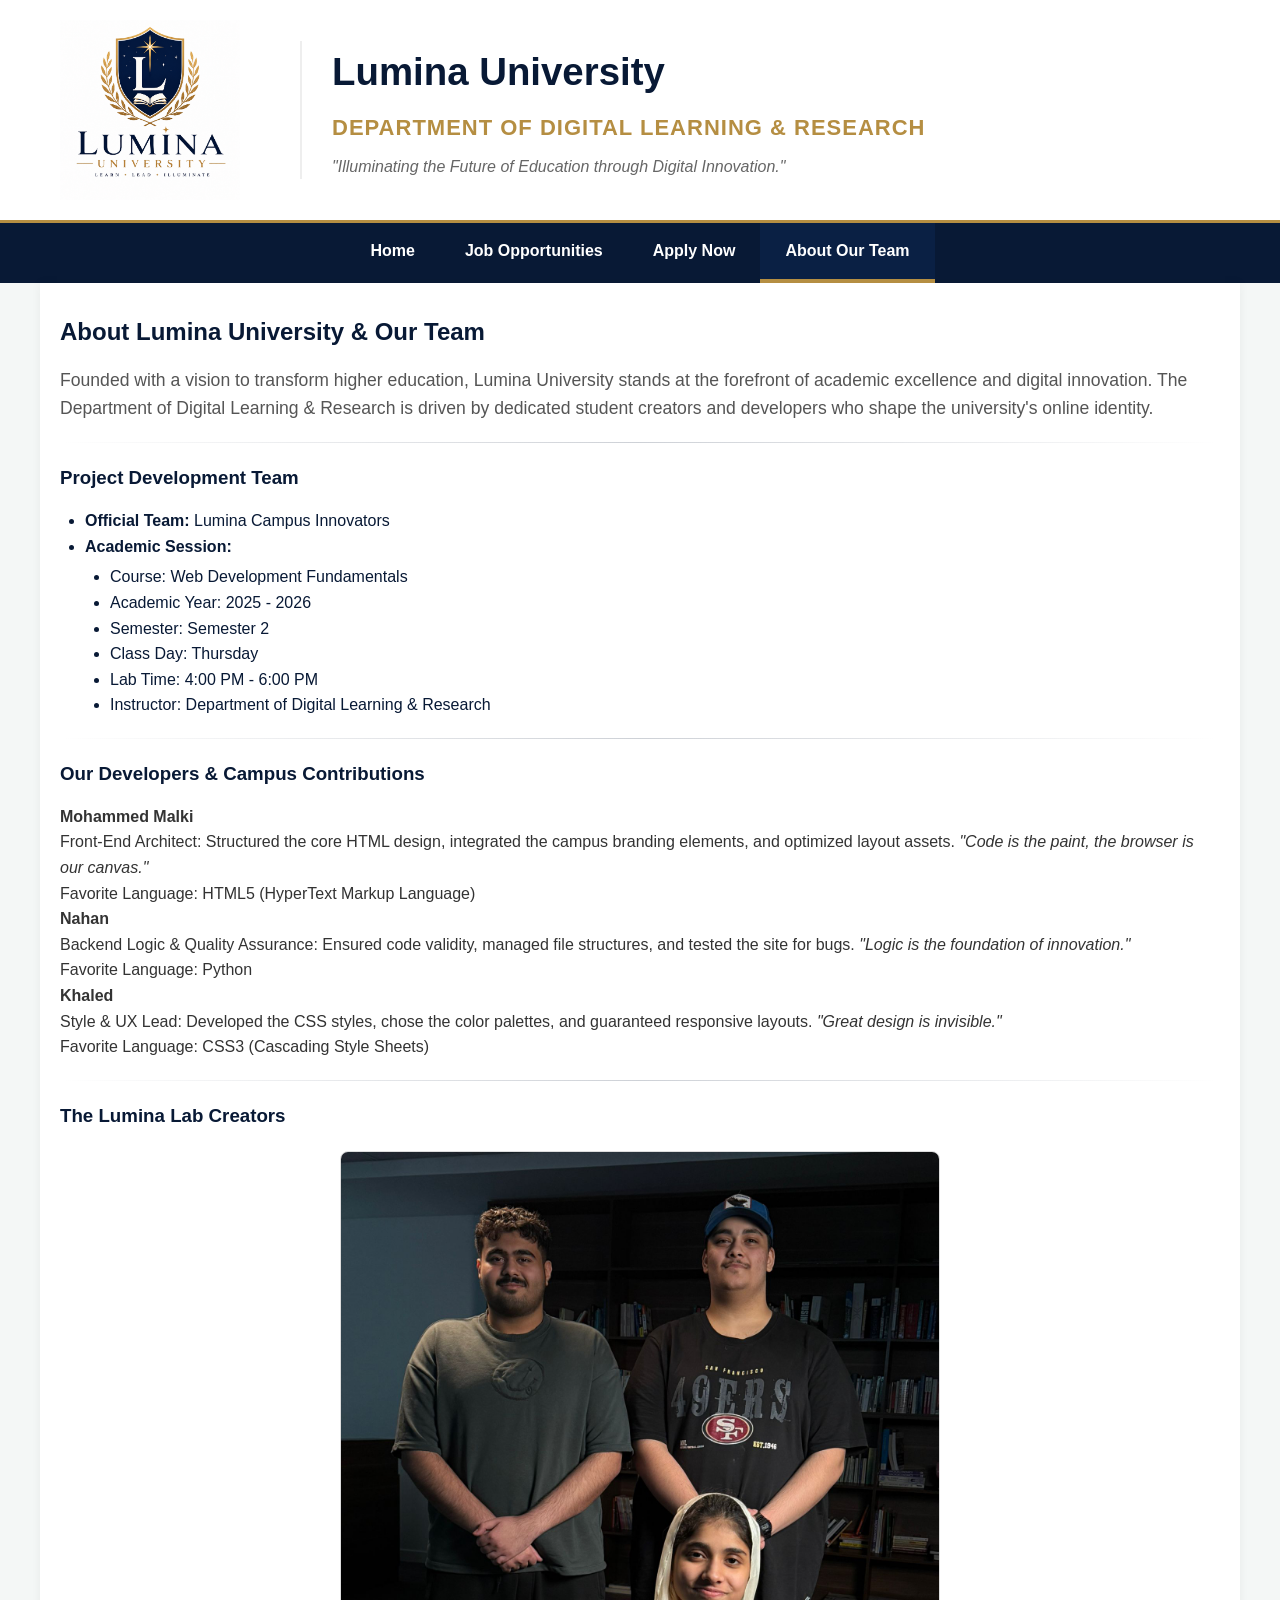
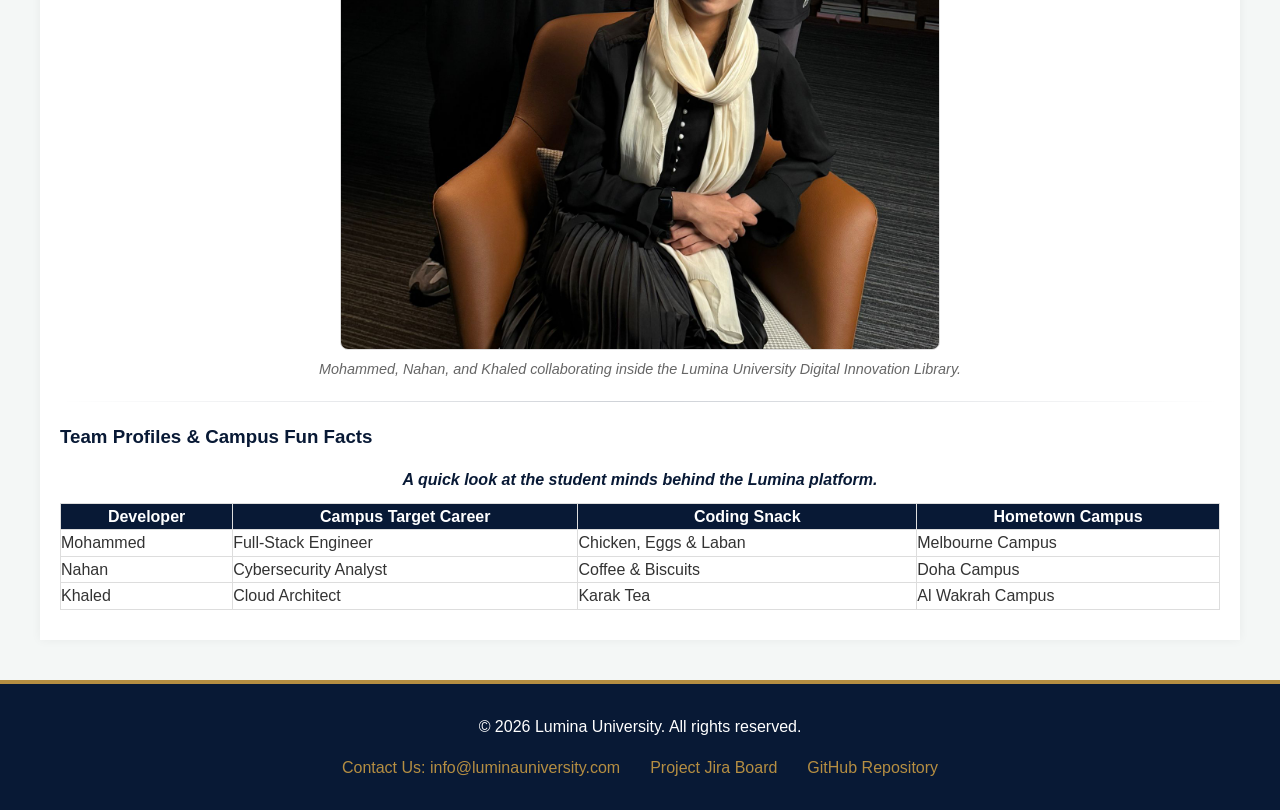
==== commit 7d2d19c1: "ADDED files" ====
--- a/about.html
+++ b/about.html
@@ -10,7 +10,7 @@
 
     <header id="main-header">
         <div class="header-container">
-            <img src="images/logo.png"alt="Lumina University Logo" class="logo">
+            <img src="images/logo.png" alt="Lumina University Logo" class="logo">
             <div class="title-group">
                 <h1>Lumina University</h1>
                 <h2>Department of Digital Learning & Research</h2>
@@ -43,8 +43,12 @@
                 <li><strong>Official Team:</strong> Lumina Campus Innovators</li>
                 <li><strong>Academic Session:</strong>
                     <ul>
+                        <li>Course: Web Development Fundamentals</li>
+                        <li>Academic Year: 2025 - 2026</li>
+                        <li>Semester: Semester 2</li>
                         <li>Class Day: Thursday</li>
                         <li>Lab Time: 4:00 PM - 6:00 PM</li>
+                        <li>Instructor: Department of Digital Learning & Research</li>
                     </ul>
                 </li>
             </ul>
@@ -123,7 +127,7 @@
             <p>&copy; 2026 Lumina University. All rights reserved.</p>
             <ul class="footer-links">
                 <li><a href="mailto:info@luminauniversity.com">Contact Us: info@luminauniversity.com</a></li>
-                <li><a href="https://jira.com" target="_blank" rel="noopener noreferrer">Project Jira Board</a></li>
+                <li><a href="https://nahanparvinnavas.atlassian.net/jira/software/projects/PT1/boards/35" target="_blank" rel="noopener noreferrer">Project Jira Board</a></li>
                 <li><a href="https://github.com/106385897/Project-Part-1.git" target="_blank" rel="noopener noreferrer">GitHub Repository</a></li>
             </ul>
         </div>
--- a/styles/styles.css
+++ b/styles/styles.css
@@ -1,7 +1,4 @@
-/**Maliki/
-
-   Base Styles & Reset 
-   ========================================================================== */
+/**Maliki/ */
 * {
     box-sizing: border-box;
     margin: 0;
@@ -118,6 +115,24 @@
     height: 1px;
     background-image: linear-gradient(to right, rgba(8, 25, 53, 0), rgba(8, 25, 53, 0.2), rgba(8, 25, 53, 0));
     margin: 20px 0;
+}
+
+/* Force solid black bullets at every list level in the content sections
+   (browsers default nested <ul> bullets to hollow circles) */
+.content-section ul {
+    list-style-type: disc;
+    color: #081935;
+    padding-left: 25px;
+}
+
+.content-section ul ul {
+    list-style-type: disc;
+    margin-top: 5px;
+}
+
+.content-section ul li::marker,
+.content-section ul ul li::marker {
+    color: #081935;
 }
 
 
@@ -285,11 +300,7 @@
         gap: 15px;
     }
 }
-/*Khaled
-
-/* ==========================================================================
-   Base Styles & Reset 
-   ========================================================================== */
+/*Khaled-Index page */
 * {
     box-sizing: border-box;
     margin: 0;
@@ -575,10 +586,8 @@
     }
 }
 
-/* ==========================
-   Apply Page
-========================== */
-/*nahan*/
+
+/*Nahan-Apply Page*/
 .logo {
     width: 180px;
     height: auto;
@@ -676,6 +685,32 @@
     color:#081935;
 }
 
+.required::after{
+    content:" *";
+    color:#b58e42;
+}
+
+.hint{
+    display:block;
+    margin-top:6px;
+    font-size:0.85rem;
+    font-weight:normal;
+    color:#666;
+}
+
+.form-section-title{
+    grid-column:1 / 3;
+    color:#081935;
+    font-size:1.1rem;
+    margin-top:15px;
+    padding-bottom:8px;
+    border-bottom:1px solid #eeeeee;
+}
+
+.form-section-title:first-of-type{
+    margin-top:0;
+}
+
 .application-form input,
 .application-form select,
 .application-form textarea{
@@ -693,6 +728,12 @@
     border:2px solid #b58e42;
 }
 
+.application-form input:user-invalid,
+.application-form select:user-invalid{
+    border-color:#b23a48;
+    background-color:#fbebec;
+}
+
 .application-form textarea{
     height:120px;
     resize:vertical;
@@ -713,6 +754,34 @@
     display:inline-block;
     margin-right:20px;
     font-weight:normal;
+}
+
+.file-upload{
+    border:1px dashed #ccc;
+    padding:12px;
+    border-radius:5px;
+    background:#f9f9f9;
+}
+
+.declaration{
+    display:flex;
+    align-items:flex-start;
+    gap:12px;
+    background:#f8f8f8;
+    padding:15px;
+    border:1px solid #eeeeee;
+    border-radius:5px;
+}
+
+.declaration input{
+    width:auto;
+    margin-top:4px;
+}
+
+.declaration label{
+    font-weight:normal;
+    margin-bottom:0;
+    color:#333333;
 }
 
 .form-buttons{
@@ -757,6 +826,10 @@
     grid-column:1;
 }
 
+.form-section-title{
+    grid-column:1;
+}
+
 .form-buttons{
     flex-direction:column;
 }
@@ -767,7 +840,7 @@
 }
 
 
-
+/*Job Page -Khaled*/
 
 .job-card{
 
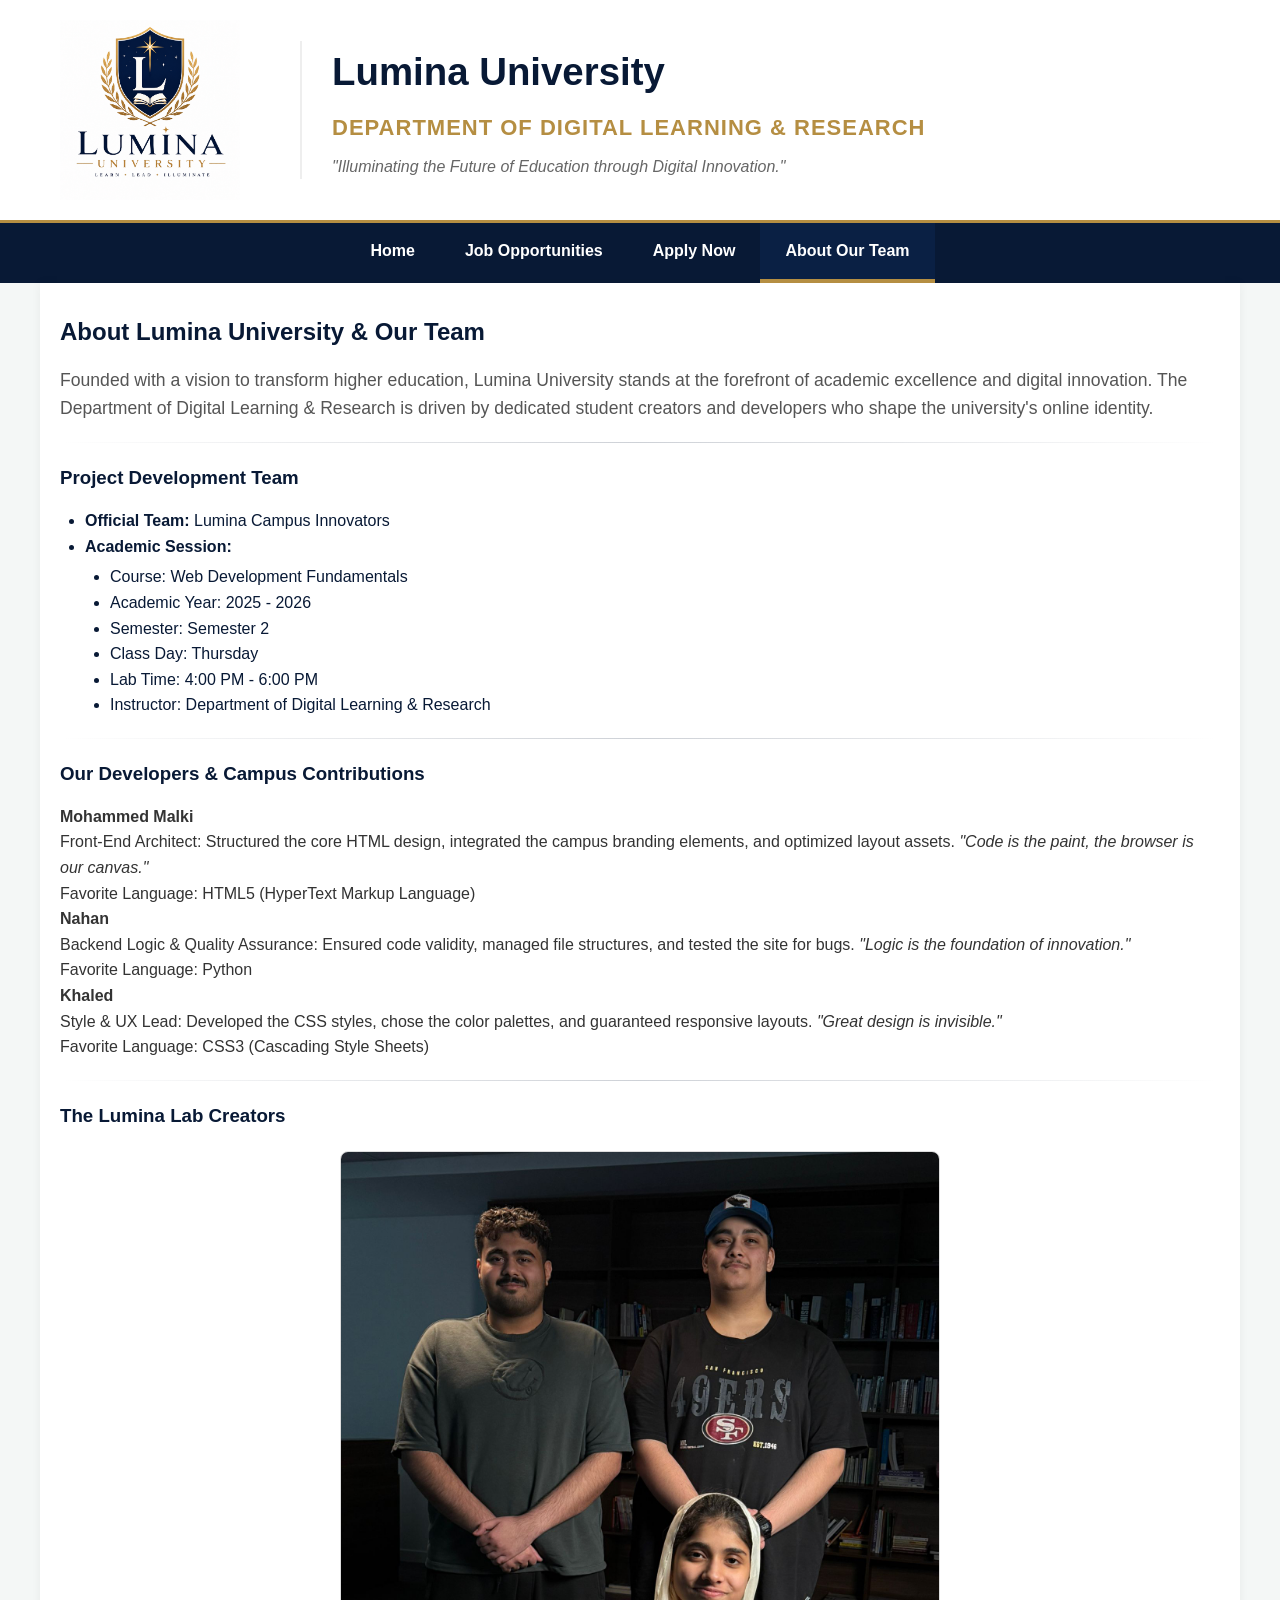
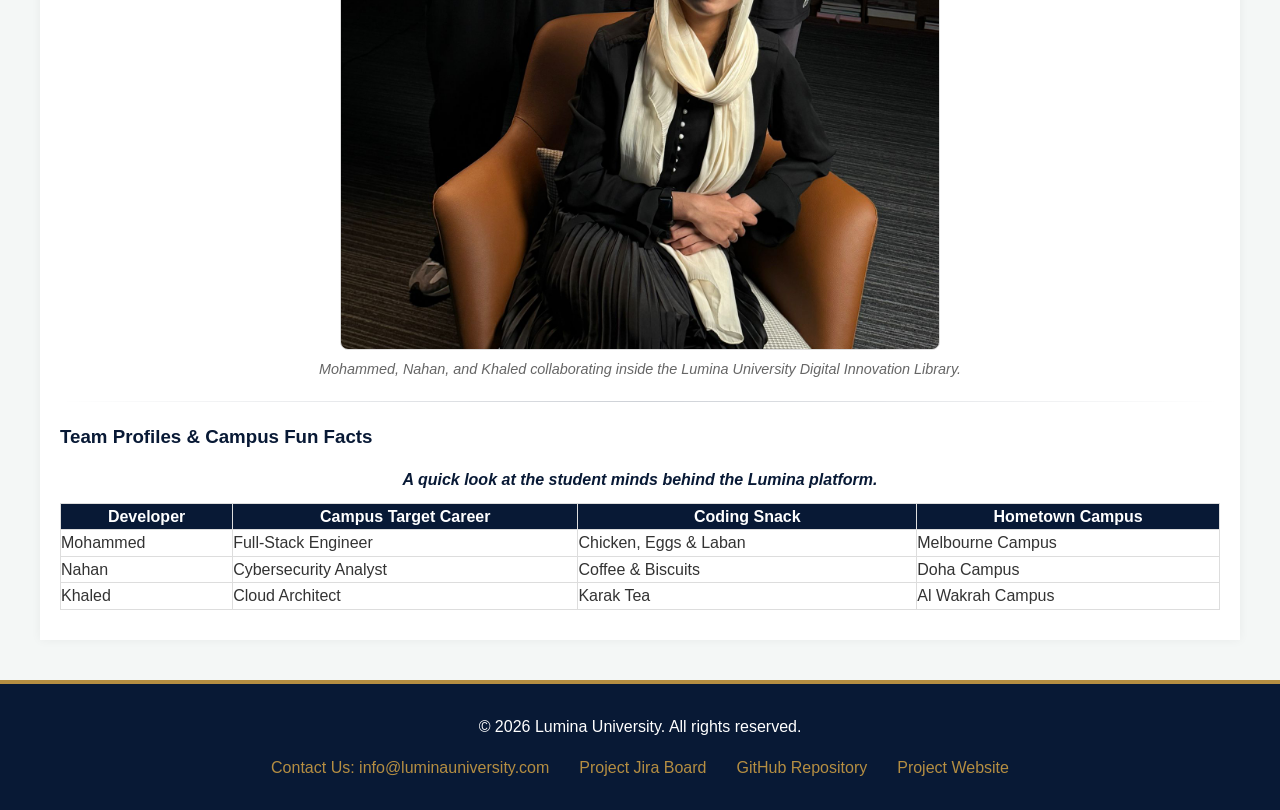
==== commit c2335ec5: "ADDED files" ====
--- a/about.html
+++ b/about.html
@@ -123,15 +123,16 @@
     </main>
 
    <footer>
-        <div class="footer-content">
-            <p>&copy; 2026 Lumina University. All rights reserved.</p>
-            <ul class="footer-links">
-                <li><a href="mailto:info@luminauniversity.com">Contact Us: info@luminauniversity.com</a></li>
-                <li><a href="https://nahanparvinnavas.atlassian.net/jira/software/projects/PT1/boards/35" target="_blank" rel="noopener noreferrer">Project Jira Board</a></li>
-                <li><a href="https://github.com/106385897/Project-Part-1.git" target="_blank" rel="noopener noreferrer">GitHub Repository</a></li>
-            </ul>
-        </div>
-    </footer>
+    <div class="footer-content">
+        <p>&copy; 2026 Lumina University. All rights reserved.</p>
+        <ul class="footer-links">
+            <li><a href="mailto:info@luminauniversity.com">Contact Us: info@luminauniversity.com</a></li>
+            <li><a href="https://nahanparvinnavas.atlassian.net/jira/software/projects/PT1/summary" target="_blank" rel="noopener noreferrer">Project Jira Board</a></li>
+            <li><a href="https://github.com/106385897/Project-Part-1.git" target="_blank" rel="noopener noreferrer">GitHub Repository</a></li>
+            <li><a href="https://106385897.github.io/Project-Part-1/" target="_blank" rel="noopener noreferrer">Project Website</a></li>
+        </ul>
+    </div>
+</footer>
 
 </body>
 </html>
--- a/styles/styles.css
+++ b/styles/styles.css
@@ -117,8 +117,6 @@
     margin: 20px 0;
 }
 
-/* Force solid black bullets at every list level in the content sections
-   (browsers default nested <ul> bullets to hollow circles) */
 .content-section ul {
     list-style-type: disc;
     color: #081935;
